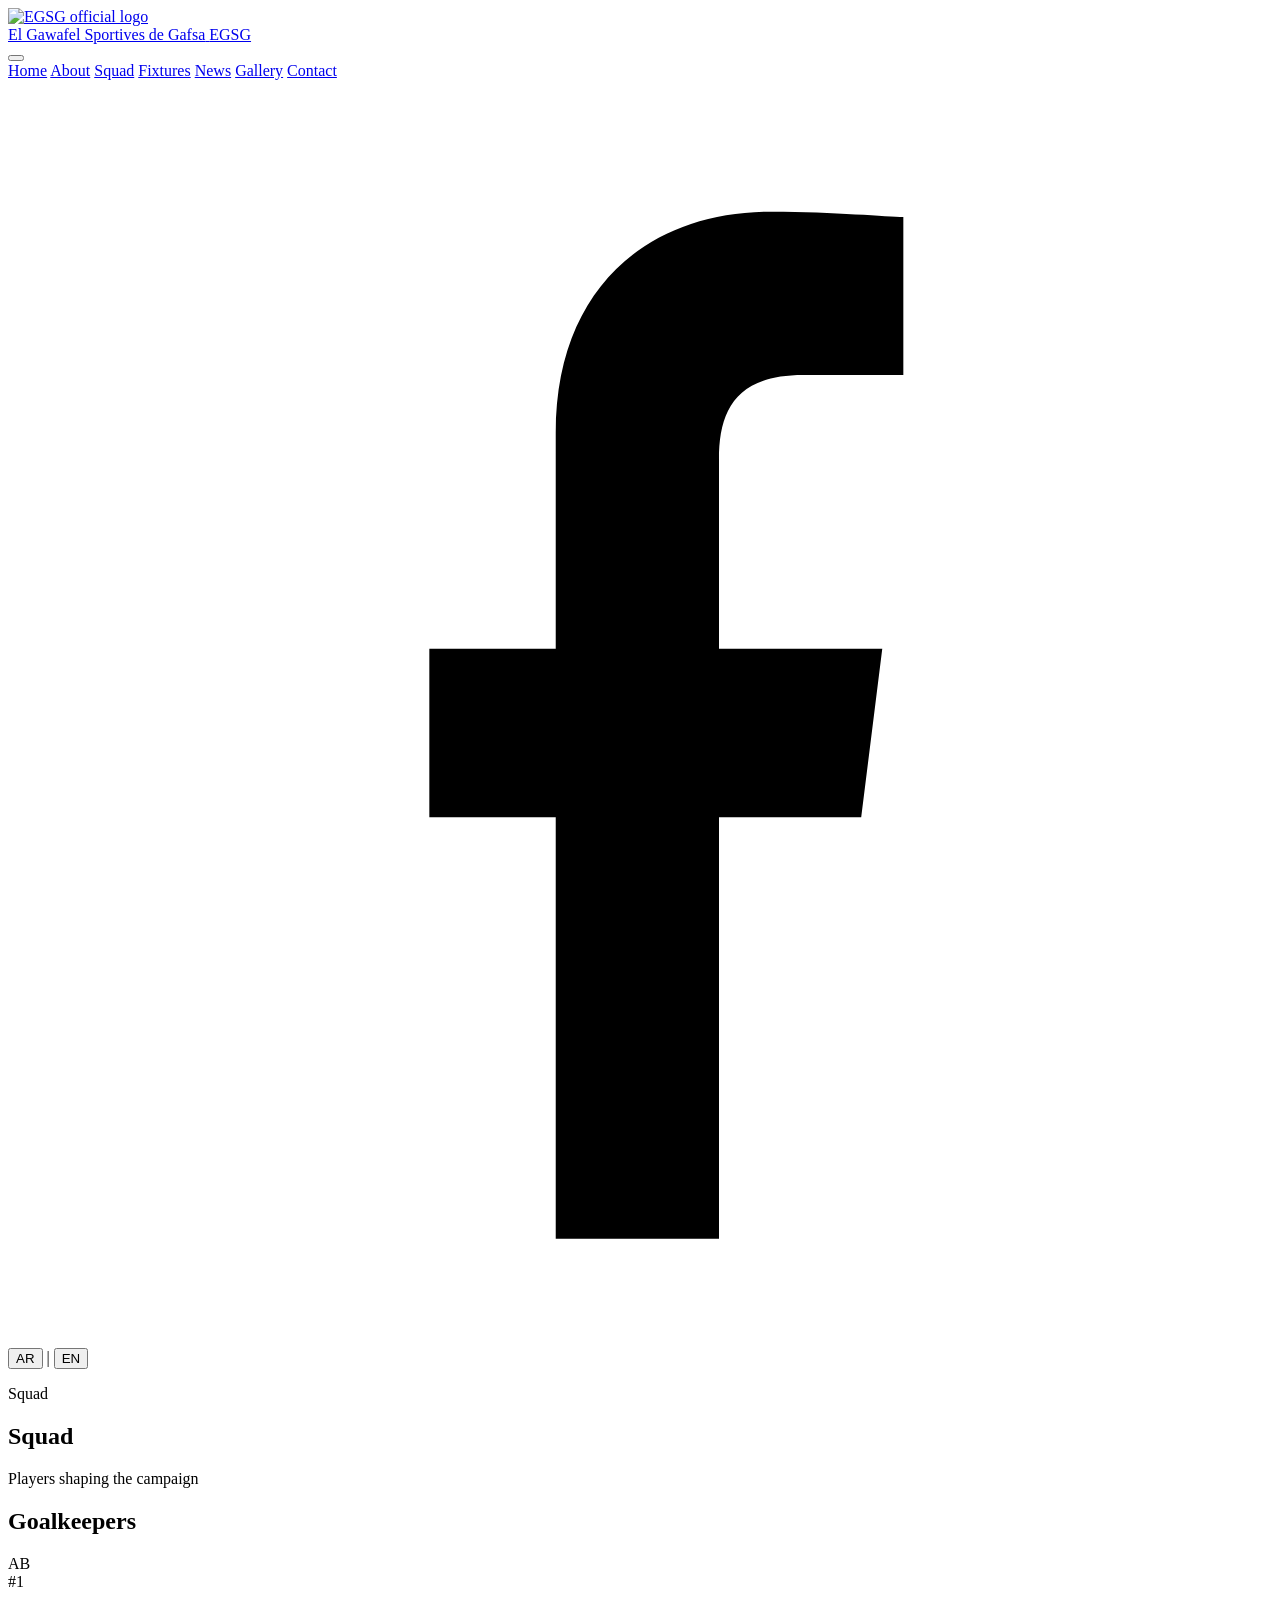
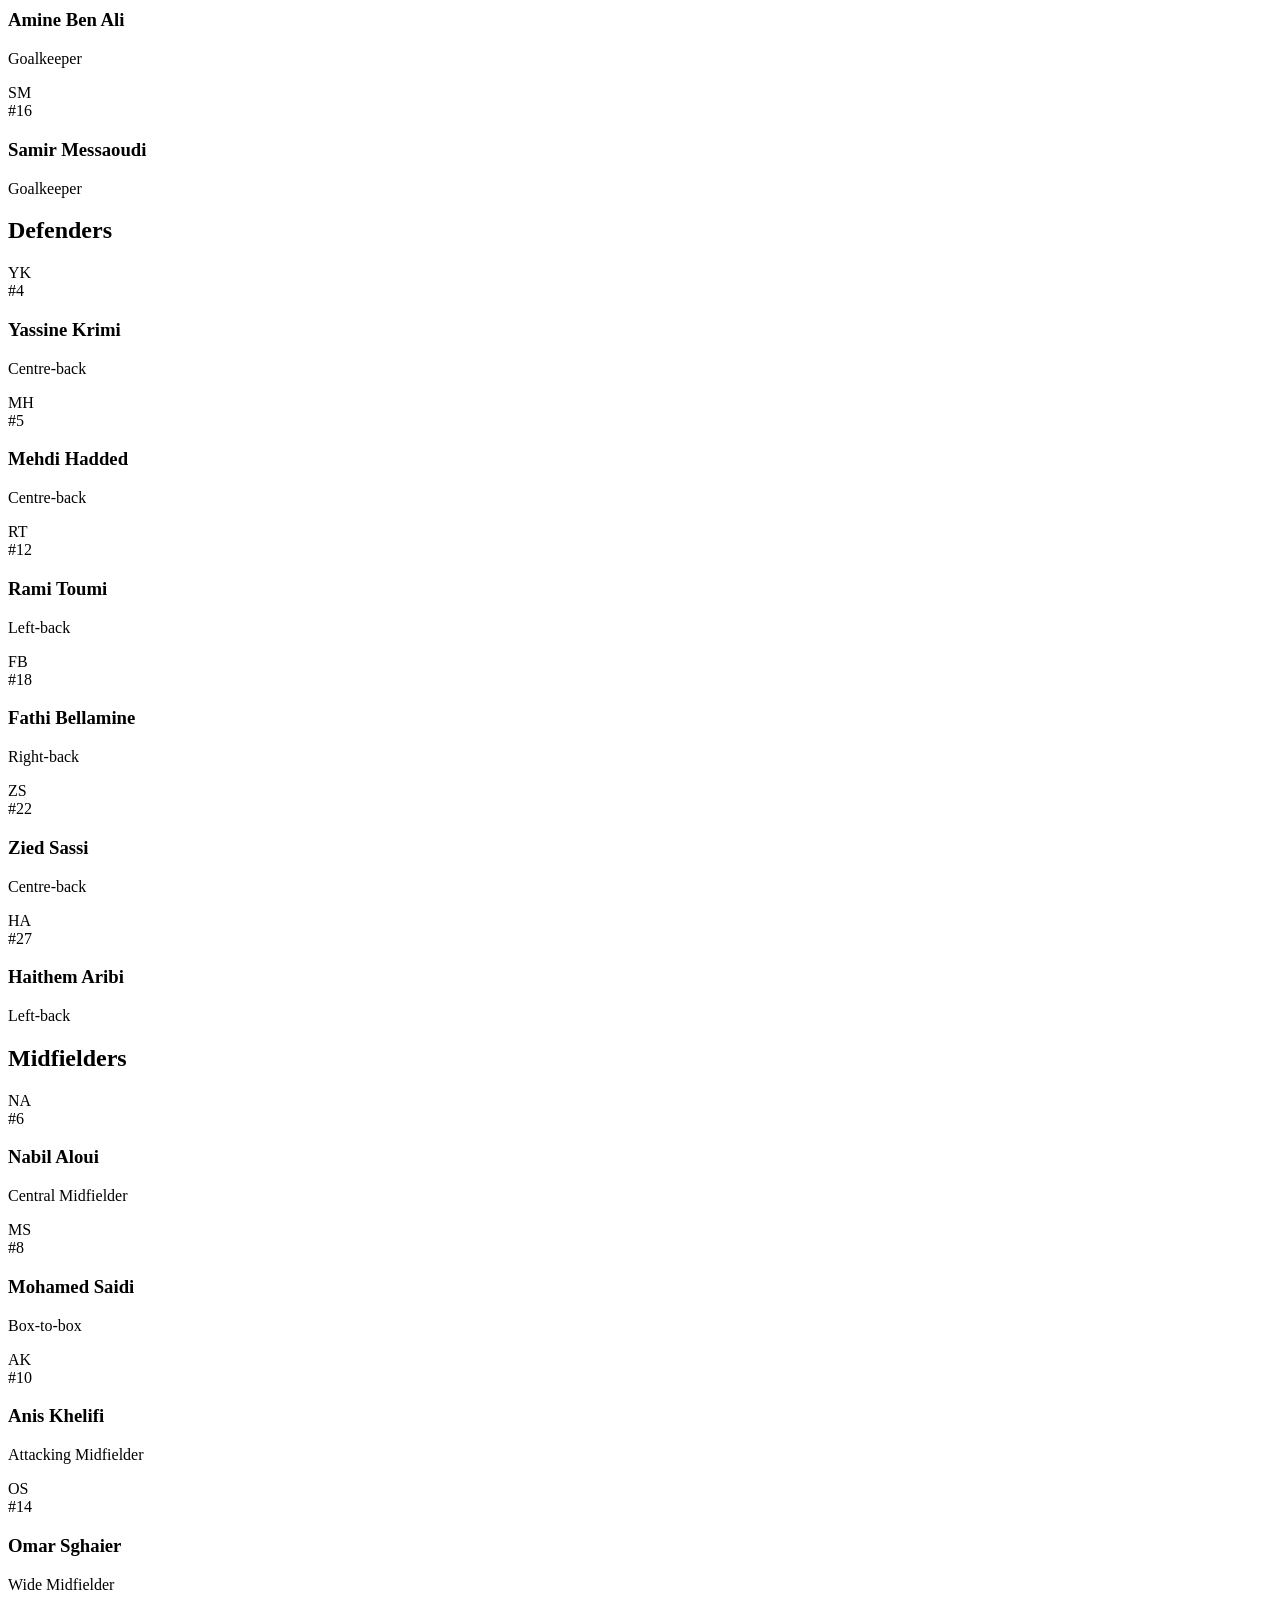
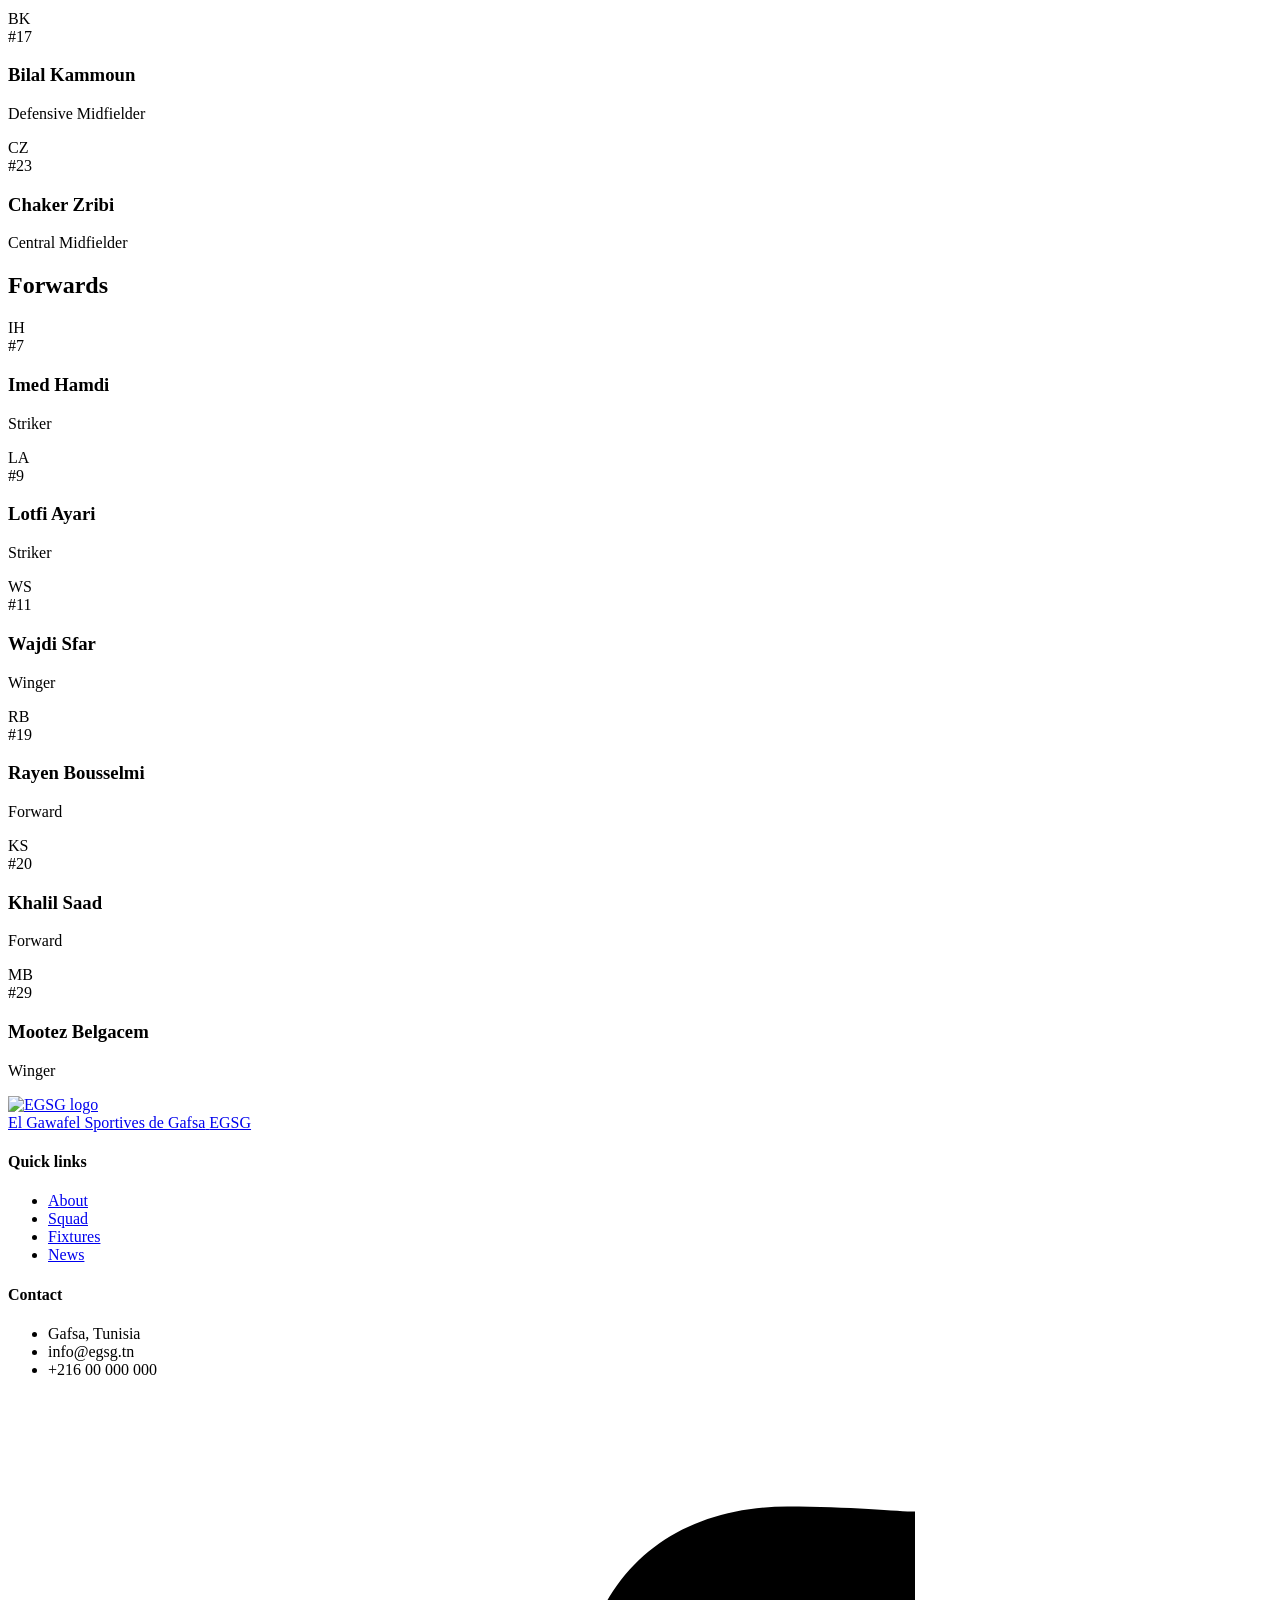
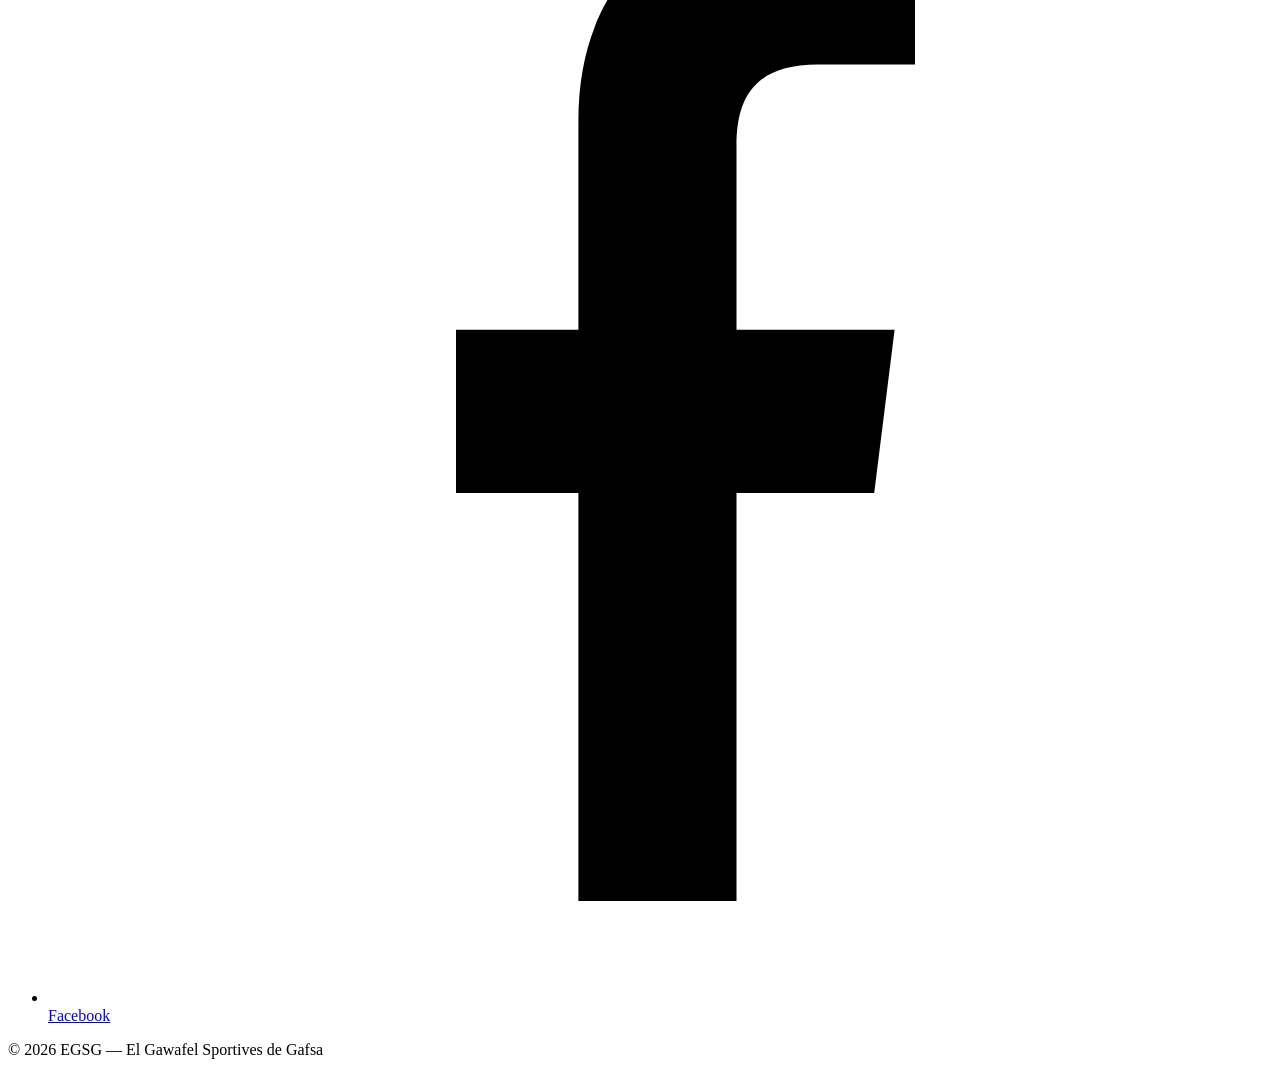
==== squad.html @ 912a25e5 "Add files via upload" ====
<!DOCTYPE html>
<html lang="en">
  <head>
    <meta charset="UTF-8" />
    <meta name="viewport" content="width=device-width, initial-scale=1.0" />
    <meta
      name="description"
      content="Squad of El Gawafel Sportives de Gafsa (EGSG)."
    />
    <title>EGSG Squad | El Gawafel Sportives de Gafsa</title>
    <link rel="preconnect" href="https://fonts.googleapis.com" />
    <link rel="preconnect" href="https://fonts.gstatic.com" crossorigin />
    <link
      href="https://fonts.googleapis.com/css2?family=Poppins:wght@400;500;600;700;800&family=Tajawal:wght@400;500;700;800&display=swap"
      rel="stylesheet"
    />
    <link rel="stylesheet" href="css/style.css" />
  </head>
  <body>
    <header class="site-header">
      <div class="container header-inner">
        <a href="index.html#home" class="brand" aria-label="EGSG home page">
          <img src="images/Logo.webp" alt="EGSG official logo" class="brand-logo" />
          <div class="brand-text">
            <span class="brand-subtitle" data-i18n="clubTag">El Gawafel Sportives de Gafsa</span>
            <span class="brand-name">EGSG</span>
          </div>
        </a>

        <button class="nav-toggle" aria-label="Open menu" aria-expanded="false">
          <span></span>
          <span></span>
          <span></span>
        </button>

        <nav class="main-nav" aria-label="Main navigation">
          <a href="index.html#home" data-i18n="navHome">Home</a>
          <a href="index.html#about" data-i18n="navAbout">About</a>
          <a href="squad.html" data-i18n="navSquad">Squad</a>
          <a href="fixtures.html#all-fixtures" data-i18n="navFixtures">Fixtures</a>
          <a href="index.html#news" data-i18n="navNews">News</a>
          <a href="index.html#gallery" data-i18n="navGallery">Gallery</a>
          <a href="index.html#contact" data-i18n="navContact">Contact</a>
        </nav>

        <div class="header-actions">
          <a
            class="social-link social-link-header"
            href="https://www.facebook.com/EGSG.OFFICIELLE"
            target="_blank"
            rel="noopener noreferrer"
            aria-label="EGSG Facebook page"
          >
            <svg viewBox="0 0 24 24" aria-hidden="true" focusable="false">
              <path d="M13.5 22v-8h2.7l.4-3.2h-3.1V7.2c0-.9.3-1.6 1.6-1.6H17V2.6c-.3 0-1.3-.1-2.5-.1-2.4 0-4.1 1.5-4.1 4.2V10.8H8v3.2h2.4v8h3.1Z"/>
            </svg>
          </a>

          <div class="language-switcher" aria-label="Language switcher">
            <button class="lang-btn" data-lang="ar" type="button">AR</button>
            <span class="switch-divider">|</span>
            <button class="lang-btn active" data-lang="en" type="button">EN</button>
          </div>
        </div>
      </div>
    </header>

    <main>
      <section class="squad-page">
        <div class="container squad-header-block">
          <p class="eyebrow subdued" data-i18n="squadTitle">Squad</p>
          <h1 data-i18n="squadTitle">Squad</h1>
          <p class="squad-subtitle" data-i18n="squadSubtitle">Players shaping the campaign</p>
        </div>

        <div class="container squad-groups">
          <section class="squad-group" aria-labelledby="goalkeepers-title">
            <div class="group-heading">
              <h2 id="goalkeepers-title" data-i18n="squadGoalkeepers">Goalkeepers</h2>
            </div>
            <div class="player-grid">
              <article class="player-card">
                <div class="player-avatar">AB</div>
                <div class="player-info">
                  <span class="player-number">#1</span>
                  <h3>Amine Ben Ali</h3>
                  <p data-i18n="squadGoalkeepers">Goalkeeper</p>
                </div>
              </article>
              <article class="player-card">
                <div class="player-avatar">SM</div>
                <div class="player-info">
                  <span class="player-number">#16</span>
                  <h3>Samir Messaoudi</h3>
                  <p data-i18n="squadGoalkeepers">Goalkeeper</p>
                </div>
              </article>
            </div>
          </section>

          <section class="squad-group" aria-labelledby="defenders-title">
            <div class="group-heading">
              <h2 id="defenders-title" data-i18n="squadDefenders">Defenders</h2>
            </div>
            <div class="player-grid">
              <article class="player-card">
                <div class="player-avatar">YK</div>
                <div class="player-info">
                  <span class="player-number">#4</span>
                  <h3>Yassine Krimi</h3>
                  <p>Centre-back</p>
                </div>
              </article>
              <article class="player-card">
                <div class="player-avatar">MH</div>
                <div class="player-info">
                  <span class="player-number">#5</span>
                  <h3>Mehdi Hadded</h3>
                  <p>Centre-back</p>
                </div>
              </article>
              <article class="player-card">
                <div class="player-avatar">RT</div>
                <div class="player-info">
                  <span class="player-number">#12</span>
                  <h3>Rami Toumi</h3>
                  <p>Left-back</p>
                </div>
              </article>
              <article class="player-card">
                <div class="player-avatar">FB</div>
                <div class="player-info">
                  <span class="player-number">#18</span>
                  <h3>Fathi Bellamine</h3>
                  <p>Right-back</p>
                </div>
              </article>
              <article class="player-card">
                <div class="player-avatar">ZS</div>
                <div class="player-info">
                  <span class="player-number">#22</span>
                  <h3>Zied Sassi</h3>
                  <p>Centre-back</p>
                </div>
              </article>
              <article class="player-card">
                <div class="player-avatar">HA</div>
                <div class="player-info">
                  <span class="player-number">#27</span>
                  <h3>Haithem Aribi</h3>
                  <p>Left-back</p>
                </div>
              </article>
            </div>
          </section>

          <section class="squad-group" aria-labelledby="midfielders-title">
            <div class="group-heading">
              <h2 id="midfielders-title" data-i18n="squadMidfielders">Midfielders</h2>
            </div>
            <div class="player-grid">
              <article class="player-card">
                <div class="player-avatar">NA</div>
                <div class="player-info">
                  <span class="player-number">#6</span>
                  <h3>Nabil Aloui</h3>
                  <p>Central Midfielder</p>
                </div>
              </article>
              <article class="player-card">
                <div class="player-avatar">MS</div>
                <div class="player-info">
                  <span class="player-number">#8</span>
                  <h3>Mohamed Saidi</h3>
                  <p>Box-to-box</p>
                </div>
              </article>
              <article class="player-card">
                <div class="player-avatar">AK</div>
                <div class="player-info">
                  <span class="player-number">#10</span>
                  <h3>Anis Khelifi</h3>
                  <p>Attacking Midfielder</p>
                </div>
              </article>
              <article class="player-card">
                <div class="player-avatar">OS</div>
                <div class="player-info">
                  <span class="player-number">#14</span>
                  <h3>Omar Sghaier</h3>
                  <p>Wide Midfielder</p>
                </div>
              </article>
              <article class="player-card">
                <div class="player-avatar">BK</div>
                <div class="player-info">
                  <span class="player-number">#17</span>
                  <h3>Bilal Kammoun</h3>
                  <p>Defensive Midfielder</p>
                </div>
              </article>
              <article class="player-card">
                <div class="player-avatar">CZ</div>
                <div class="player-info">
                  <span class="player-number">#23</span>
                  <h3>Chaker Zribi</h3>
                  <p>Central Midfielder</p>
                </div>
              </article>
            </div>
          </section>

          <section class="squad-group" aria-labelledby="forwards-title">
            <div class="group-heading">
              <h2 id="forwards-title" data-i18n="squadForwards">Forwards</h2>
            </div>
            <div class="player-grid">
              <article class="player-card">
                <div class="player-avatar">IH</div>
                <div class="player-info">
                  <span class="player-number">#7</span>
                  <h3>Imed Hamdi</h3>
                  <p>Striker</p>
                </div>
              </article>
              <article class="player-card">
                <div class="player-avatar">LA</div>
                <div class="player-info">
                  <span class="player-number">#9</span>
                  <h3>Lotfi Ayari</h3>
                  <p>Striker</p>
                </div>
              </article>
              <article class="player-card">
                <div class="player-avatar">WS</div>
                <div class="player-info">
                  <span class="player-number">#11</span>
                  <h3>Wajdi Sfar</h3>
                  <p>Winger</p>
                </div>
              </article>
              <article class="player-card">
                <div class="player-avatar">RB</div>
                <div class="player-info">
                  <span class="player-number">#19</span>
                  <h3>Rayen Bousselmi</h3>
                  <p>Forward</p>
                </div>
              </article>
              <article class="player-card">
                <div class="player-avatar">KS</div>
                <div class="player-info">
                  <span class="player-number">#20</span>
                  <h3>Khalil Saad</h3>
                  <p>Forward</p>
                </div>
              </article>
              <article class="player-card">
                <div class="player-avatar">MB</div>
                <div class="player-info">
                  <span class="player-number">#29</span>
                  <h3>Mootez Belgacem</h3>
                  <p>Winger</p>
                </div>
              </article>
            </div>
          </section>
        </div>
      </section>
    </main>

    <footer class="site-footer" id="contact">
      <div class="container footer-grid">
        <div>
          <a href="index.html#home" class="brand footer-brand">
            <img src="images/Logo.webp" alt="EGSG logo" class="brand-logo" />
            <div class="brand-text">
              <span class="brand-subtitle" data-i18n="clubTag">El Gawafel Sportives de Gafsa</span>
              <span class="brand-name">EGSG</span>
            </div>
          </a>
        </div>

        <div>
          <h4 data-i18n="footerLinks">Quick links</h4>
          <ul>
            <li><a href="index.html#about" data-i18n="navAbout">About</a></li>
            <li><a href="squad.html" data-i18n="navSquad">Squad</a></li>
            <li><a href="fixtures.html#all-fixtures" data-i18n="navFixtures">Fixtures</a></li>
            <li><a href="index.html#news" data-i18n="navNews">News</a></li>
          </ul>
        </div>

        <div>
          <h4 data-i18n="footerContact">Contact</h4>
          <ul>
            <li>Gafsa, Tunisia</li>
            <li>info@egsg.tn</li>
            <li>+216 00 000 000</li>
            <li>
              <a
                class="social-link social-link-footer"
                href="https://www.facebook.com/EGSG.OFFICIELLE"
                target="_blank"
                rel="noopener noreferrer"
                aria-label="EGSG Facebook page"
              >
                <svg viewBox="0 0 24 24" aria-hidden="true" focusable="false">
                  <path d="M13.5 22v-8h2.7l.4-3.2h-3.1V7.2c0-.9.3-1.6 1.6-1.6H17V2.6c-.3 0-1.3-.1-2.5-.1-2.4 0-4.1 1.5-4.1 4.2V10.8H8v3.2h2.4v8h3.1Z"/>
                </svg>
                Facebook
              </a>
            </li>
          </ul>
        </div>
      </div>

      <div class="container footer-bottom">
        <p>© 2026 EGSG — El Gawafel Sportives de Gafsa</p>
      </div>
    </footer>

    <script src="js/main.js"></script>
  </body>
</html>
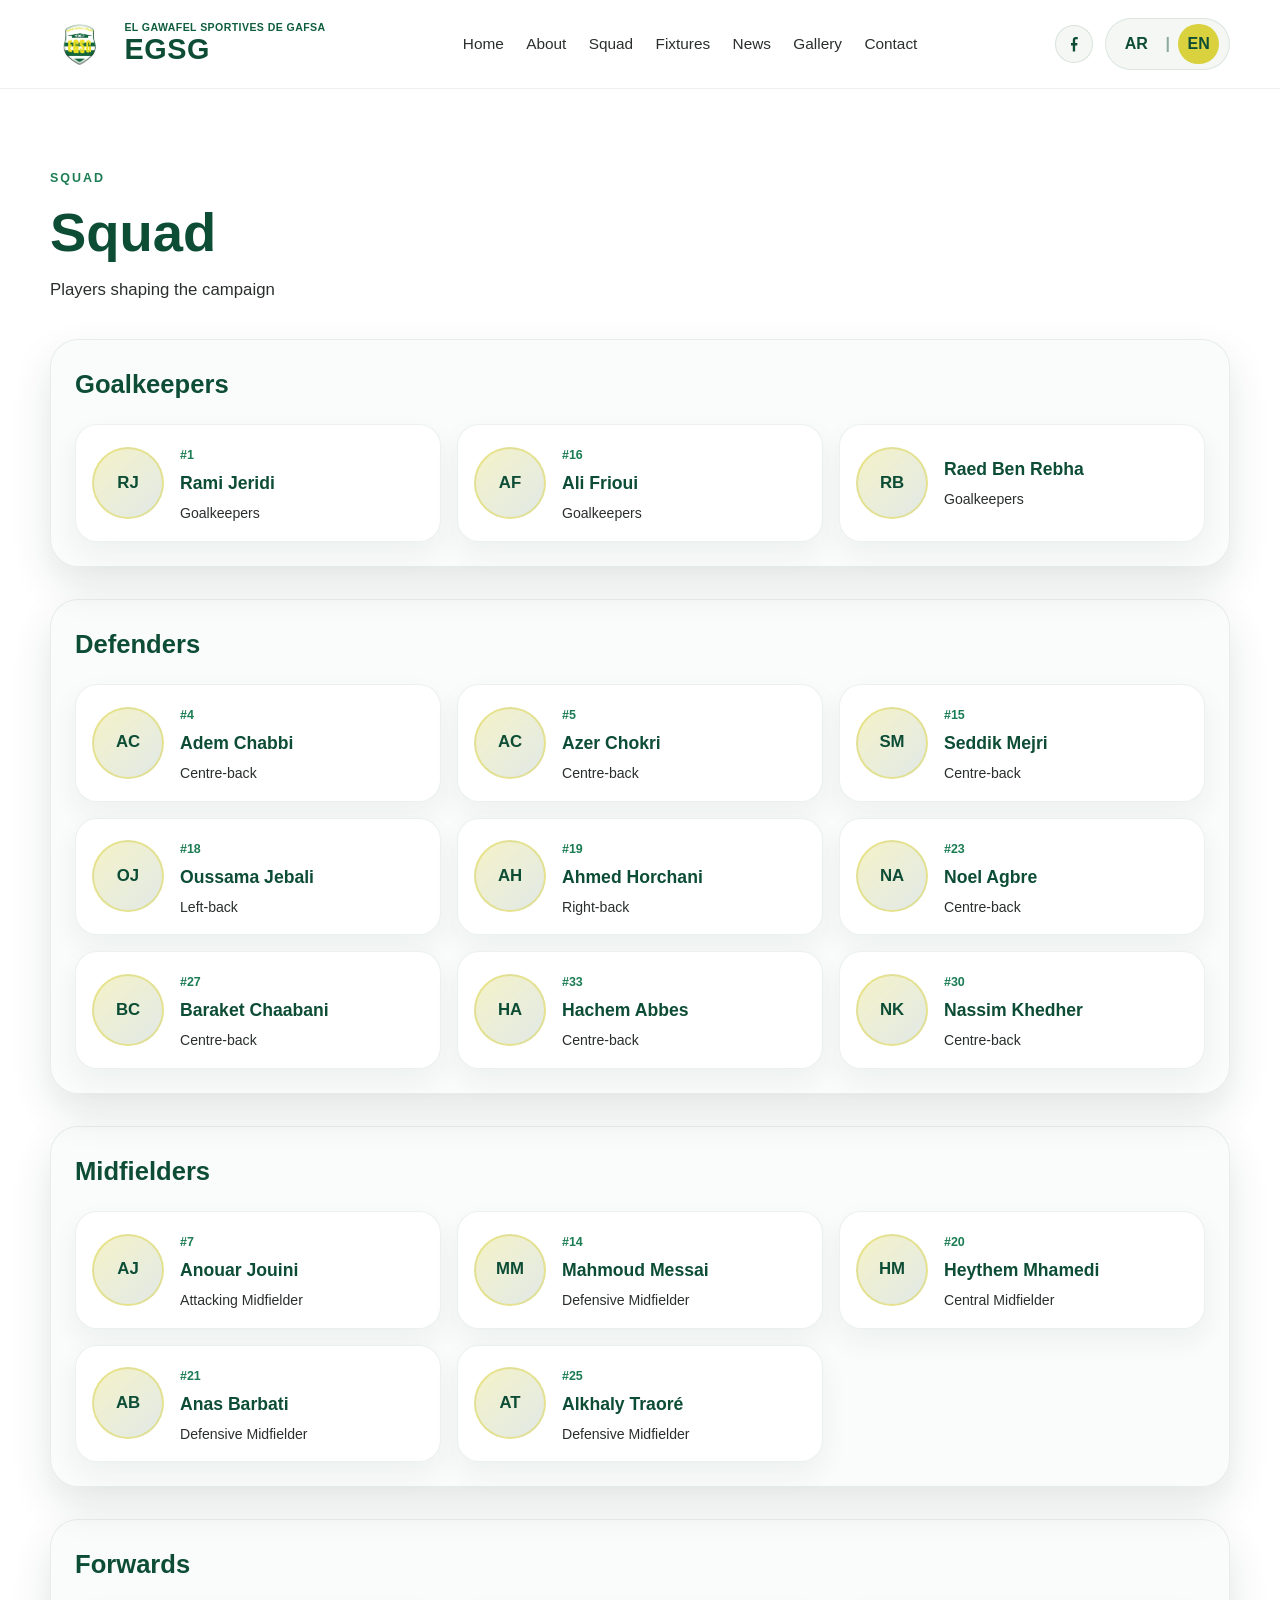
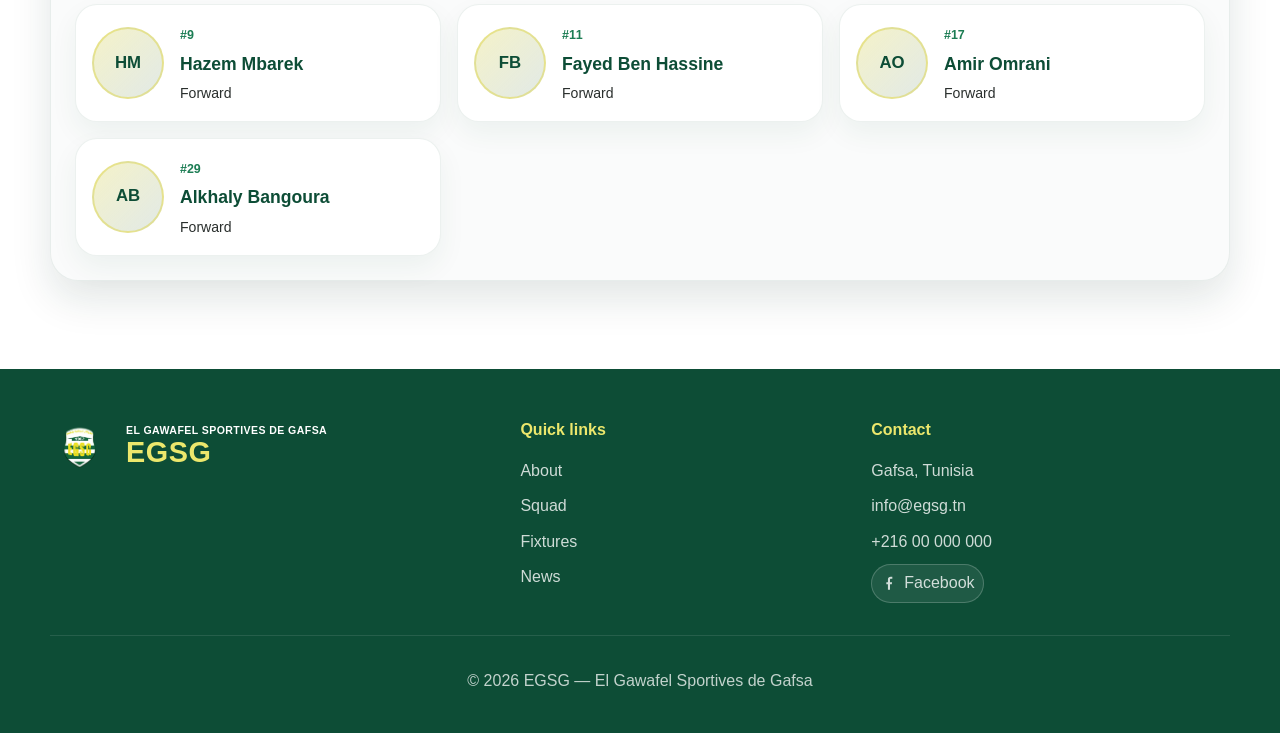
==== commit 6e2a3120: "update the squad team" ====
--- a/squad.html
+++ b/squad.html
@@ -80,18 +80,25 @@
             </div>
             <div class="player-grid">
               <article class="player-card">
-                <div class="player-avatar">AB</div>
+                <div class="player-avatar">RJ</div>
                 <div class="player-info">
                   <span class="player-number">#1</span>
-                  <h3>Amine Ben Ali</h3>
+                  <h3>Rami Jeridi</h3>
                   <p data-i18n="squadGoalkeepers">Goalkeeper</p>
                 </div>
               </article>
               <article class="player-card">
-                <div class="player-avatar">SM</div>
+                <div class="player-avatar">AF</div>
                 <div class="player-info">
                   <span class="player-number">#16</span>
-                  <h3>Samir Messaoudi</h3>
+                  <h3>Ali Frioui</h3>
+                  <p data-i18n="squadGoalkeepers">Goalkeeper</p>
+                </div>
+              </article>
+              <article class="player-card">
+                <div class="player-avatar">RB</div>
+                <div class="player-info">
+                  <h3>Raed Ben Rebha</h3>
                   <p data-i18n="squadGoalkeepers">Goalkeeper</p>
                 </div>
               </article>
@@ -104,51 +111,75 @@
             </div>
             <div class="player-grid">
               <article class="player-card">
-                <div class="player-avatar">YK</div>
+                <div class="player-avatar">AC</div>
                 <div class="player-info">
                   <span class="player-number">#4</span>
-                  <h3>Yassine Krimi</h3>
-                  <p>Centre-back</p>
-                </div>
-              </article>
-              <article class="player-card">
-                <div class="player-avatar">MH</div>
+                  <h3>Adem Chabbi</h3>
+                  <p data-i18n="posCentreBack">Centre-back</p>
+                </div>
+              </article>
+              <article class="player-card">
+                <div class="player-avatar">AC</div>
                 <div class="player-info">
                   <span class="player-number">#5</span>
-                  <h3>Mehdi Hadded</h3>
-                  <p>Centre-back</p>
-                </div>
-              </article>
-              <article class="player-card">
-                <div class="player-avatar">RT</div>
-                <div class="player-info">
-                  <span class="player-number">#12</span>
-                  <h3>Rami Toumi</h3>
-                  <p>Left-back</p>
-                </div>
-              </article>
-              <article class="player-card">
-                <div class="player-avatar">FB</div>
+                  <h3>Azer Chokri</h3>
+                  <p data-i18n="posCentreBack">Centre-back</p>
+                </div>
+              </article>
+              <article class="player-card">
+                <div class="player-avatar">SM</div>
+                <div class="player-info">
+                  <span class="player-number">#15</span>
+                  <h3>Seddik Mejri</h3>
+                  <p data-i18n="posCentreBack">Centre-back</p>
+                </div>
+              </article>
+              <article class="player-card">
+                <div class="player-avatar">OJ</div>
                 <div class="player-info">
                   <span class="player-number">#18</span>
-                  <h3>Fathi Bellamine</h3>
-                  <p>Right-back</p>
-                </div>
-              </article>
-              <article class="player-card">
-                <div class="player-avatar">ZS</div>
-                <div class="player-info">
-                  <span class="player-number">#22</span>
-                  <h3>Zied Sassi</h3>
-                  <p>Centre-back</p>
+                  <h3>Oussama Jebali</h3>
+                  <p data-i18n="posLeftBack">Left-back</p>
+                </div>
+              </article>
+              <article class="player-card">
+                <div class="player-avatar">AH</div>
+                <div class="player-info">
+                  <span class="player-number">#19</span>
+                  <h3>Ahmed Horchani</h3>
+                  <p data-i18n="posRightBack">Right-back</p>
+                </div>
+              </article>
+              <article class="player-card">
+                <div class="player-avatar">NA</div>
+                <div class="player-info">
+                  <span class="player-number">#23</span>
+                  <h3>Noel Agbre</h3>
+                  <p data-i18n="posCentreBack">Centre-back</p>
+                </div>
+              </article>
+              <article class="player-card">
+                <div class="player-avatar">BC</div>
+                <div class="player-info">
+                  <span class="player-number">#27</span>
+                  <h3>Baraket Chaabani</h3>
+                  <p data-i18n="posCentreBack">Centre-back</p>
                 </div>
               </article>
               <article class="player-card">
                 <div class="player-avatar">HA</div>
                 <div class="player-info">
-                  <span class="player-number">#27</span>
-                  <h3>Haithem Aribi</h3>
-                  <p>Left-back</p>
+                  <span class="player-number">#33</span>
+                  <h3>Hachem Abbes</h3>
+                  <p data-i18n="posCentreBack">Centre-back</p>
+                </div>
+              </article>
+              <article class="player-card">
+                <div class="player-avatar">NK</div>
+                <div class="player-info">
+                  <span class="player-number">#30</span>
+                  <h3>Nassim Khedher</h3>
+                  <p data-i18n="posCentreBack">Centre-back</p>
                 </div>
               </article>
             </div>
@@ -160,51 +191,43 @@
             </div>
             <div class="player-grid">
               <article class="player-card">
-                <div class="player-avatar">NA</div>
-                <div class="player-info">
-                  <span class="player-number">#6</span>
-                  <h3>Nabil Aloui</h3>
-                  <p>Central Midfielder</p>
-                </div>
-              </article>
-              <article class="player-card">
-                <div class="player-avatar">MS</div>
-                <div class="player-info">
-                  <span class="player-number">#8</span>
-                  <h3>Mohamed Saidi</h3>
-                  <p>Box-to-box</p>
-                </div>
-              </article>
-              <article class="player-card">
-                <div class="player-avatar">AK</div>
-                <div class="player-info">
-                  <span class="player-number">#10</span>
-                  <h3>Anis Khelifi</h3>
-                  <p>Attacking Midfielder</p>
-                </div>
-              </article>
-              <article class="player-card">
-                <div class="player-avatar">OS</div>
+                <div class="player-avatar">AJ</div>
+                <div class="player-info">
+                  <span class="player-number">#7</span>
+                  <h3>Anouar Jouini</h3>
+                  <p data-i18n="posAttackingMid">Attacking Midfielder</p>
+                </div>
+              </article>
+              <article class="player-card">
+                <div class="player-avatar">MM</div>
                 <div class="player-info">
                   <span class="player-number">#14</span>
-                  <h3>Omar Sghaier</h3>
-                  <p>Wide Midfielder</p>
-                </div>
-              </article>
-              <article class="player-card">
-                <div class="player-avatar">BK</div>
-                <div class="player-info">
-                  <span class="player-number">#17</span>
-                  <h3>Bilal Kammoun</h3>
-                  <p>Defensive Midfielder</p>
-                </div>
-              </article>
-              <article class="player-card">
-                <div class="player-avatar">CZ</div>
-                <div class="player-info">
-                  <span class="player-number">#23</span>
-                  <h3>Chaker Zribi</h3>
-                  <p>Central Midfielder</p>
+                  <h3>Mahmoud Messai</h3>
+                  <p data-i18n="posDefensiveMid">Defensive Midfielder</p>
+                </div>
+              </article>
+              <article class="player-card">
+                <div class="player-avatar">HM</div>
+                <div class="player-info">
+                  <span class="player-number">#20</span>
+                  <h3>Heythem Mhamedi</h3>
+                  <p data-i18n="posCentralMid">Central Midfielder</p>
+                </div>
+              </article>
+              <article class="player-card">
+                <div class="player-avatar">AB</div>
+                <div class="player-info">
+                  <span class="player-number">#21</span>
+                  <h3>Anas Barbati</h3>
+                  <p data-i18n="posDefensiveMid">Defensive Midfielder</p>
+                </div>
+              </article>
+              <article class="player-card">
+                <div class="player-avatar">AT</div>
+                <div class="player-info">
+                  <span class="player-number">#25</span>
+                  <h3>Alkhaly Traoré</h3>
+                  <p data-i18n="posDefensiveMid">Defensive Midfielder</p>
                 </div>
               </article>
             </div>
@@ -216,51 +239,35 @@
             </div>
             <div class="player-grid">
               <article class="player-card">
-                <div class="player-avatar">IH</div>
-                <div class="player-info">
-                  <span class="player-number">#7</span>
-                  <h3>Imed Hamdi</h3>
-                  <p>Striker</p>
-                </div>
-              </article>
-              <article class="player-card">
-                <div class="player-avatar">LA</div>
+                <div class="player-avatar">HM</div>
                 <div class="player-info">
                   <span class="player-number">#9</span>
-                  <h3>Lotfi Ayari</h3>
-                  <p>Striker</p>
-                </div>
-              </article>
-              <article class="player-card">
-                <div class="player-avatar">WS</div>
+                  <h3>Hazem Mbarek</h3>
+                  <p data-i18n="posForward">Forward</p>
+                </div>
+              </article>
+              <article class="player-card">
+                <div class="player-avatar">FB</div>
                 <div class="player-info">
                   <span class="player-number">#11</span>
-                  <h3>Wajdi Sfar</h3>
-                  <p>Winger</p>
-                </div>
-              </article>
-              <article class="player-card">
-                <div class="player-avatar">RB</div>
-                <div class="player-info">
-                  <span class="player-number">#19</span>
-                  <h3>Rayen Bousselmi</h3>
-                  <p>Forward</p>
-                </div>
-              </article>
-              <article class="player-card">
-                <div class="player-avatar">KS</div>
-                <div class="player-info">
-                  <span class="player-number">#20</span>
-                  <h3>Khalil Saad</h3>
-                  <p>Forward</p>
-                </div>
-              </article>
-              <article class="player-card">
-                <div class="player-avatar">MB</div>
+                  <h3>Fayed Ben Hassine</h3>
+                  <p data-i18n="posForward">Forward</p>
+                </div>
+              </article>
+              <article class="player-card">
+                <div class="player-avatar">AO</div>
+                <div class="player-info">
+                  <span class="player-number">#17</span>
+                  <h3>Amir Omrani</h3>
+                  <p data-i18n="posForward">Forward</p>
+                </div>
+              </article>
+              <article class="player-card">
+                <div class="player-avatar">AB</div>
                 <div class="player-info">
                   <span class="player-number">#29</span>
-                  <h3>Mootez Belgacem</h3>
-                  <p>Winger</p>
+                  <h3>Alkhaly Bangoura</h3>
+                  <p data-i18n="posForward">Forward</p>
                 </div>
               </article>
             </div>
--- a/css/style.css
+++ b/css/style.css
@@ -0,0 +1,1476 @@
+:root {
+  --green-900: #0d4d36;
+  --green-800: #0f5e3e;
+  --green-700: #1c7d54;
+  --green-600: #2c9a66;
+  --yellow-500: #d9d13d;
+  --yellow-400: #ece76c;
+  --yellow-300: #f5ef9d;
+  --black-900: #121a1a;
+  --black-700: #2a2f2d;
+  --gray-100: #f4f7f4;
+  --gray-200: #e9efea;
+  --white: #ffffff;
+  --shadow: 0 18px 40px rgba(16, 50, 38, 0.12);
+  --radius: 24px;
+  --container: 1180px;
+}
+
+* {
+  box-sizing: border-box;
+}
+
+html {
+  scroll-behavior: smooth;
+}
+
+html[dir="rtl"] body {
+  direction: rtl;
+}
+
+body {
+  margin: 0;
+  font-family: "Poppins", sans-serif;
+  background: var(--white);
+  color: var(--black-900);
+  line-height: 1.6;
+}
+
+a {
+  color: inherit;
+  text-decoration: none;
+}
+
+img {
+  max-width: 100%;
+  display: block;
+}
+
+button {
+  font: inherit;
+  cursor: pointer;
+}
+
+.container {
+  width: min(var(--container), calc(100% - 2rem));
+  margin: 0 auto;
+}
+
+.site-header {
+  position: sticky;
+  top: 0;
+  z-index: 20;
+  backdrop-filter: blur(12px);
+  background: rgba(255, 255, 255, 0.9);
+  border-bottom: 1px solid rgba(13, 77, 54, 0.08);
+}
+
+.header-inner {
+  display: flex;
+  align-items: center;
+  justify-content: space-between;
+  min-height: 88px;
+  gap: 1rem;
+}
+
+html[dir="rtl"] .header-inner {
+  flex-direction: row-reverse;
+}
+
+html[dir="rtl"] .main-nav {
+  direction: rtl;
+}
+
+html[dir="rtl"] .main-nav a::after {
+  left: auto;
+  right: 0;
+  transform-origin: right;
+}
+
+html[dir="rtl"] .hero-actions,
+html[dir="rtl"] .language-switcher,
+html[dir="rtl"] .brand {
+  direction: rtl;
+}
+
+html[dir="rtl"] .fixture-meta,
+html[dir="rtl"] .footer-grid,
+html[dir="rtl"] .body {
+  text-align: right;
+}
+
+.brand {
+  display: inline-flex;
+  align-items: center;
+  gap: 0.9rem;
+  min-width: 0;
+}
+
+.brand-logo {
+  width: 60px;
+  height: 60px;
+  object-fit: contain;
+}
+
+.brand-text {
+  display: flex;
+  flex-direction: column;
+  line-height: 1.1;
+}
+
+.brand-subtitle {
+  font-size: 0.66rem;
+  font-weight: 600;
+  color: var(--green-800);
+  text-transform: uppercase;
+  letter-spacing: 0.04em;
+}
+
+.brand-name {
+  font-size: 1.8rem;
+  font-weight: 800;
+  color: var(--green-900);
+  letter-spacing: 0.02em;
+}
+
+.main-nav {
+  display: flex;
+  align-items: center;
+  gap: 1.4rem;
+  font-size: 0.96rem;
+  color: var(--black-700);
+}
+
+.main-nav a {
+  position: relative;
+  font-weight: 500;
+  transition: color 0.2s ease;
+}
+
+.main-nav a::after {
+  content: "";
+  position: absolute;
+  left: 0;
+  bottom: -6px;
+  width: 100%;
+  height: 2px;
+  background: var(--yellow-500);
+  transform: scaleX(0);
+  transform-origin: left;
+  transition: transform 0.2s ease;
+}
+
+.main-nav a:hover::after,
+.main-nav a:focus-visible::after {
+  transform: scaleX(1);
+}
+
+.header-actions {
+  display: flex;
+  align-items: center;
+  gap: 0.75rem;
+}
+
+.social-link {
+  display: inline-flex;
+  align-items: center;
+  justify-content: center;
+  width: 38px;
+  height: 38px;
+  border-radius: 50%;
+  background: var(--gray-100);
+  border: 1px solid rgba(13, 77, 54, 0.12);
+  color: var(--green-900);
+  transition: transform 0.2s ease, box-shadow 0.2s ease, background 0.2s ease;
+}
+
+.social-link:hover,
+.social-link:focus-visible {
+  transform: translateY(-1px);
+  box-shadow: 0 8px 20px rgba(13, 77, 54, 0.12);
+  background: rgba(217, 209, 61, 0.16);
+}
+
+.social-link svg {
+  width: 18px;
+  height: 18px;
+  fill: currentColor;
+}
+
+.social-link-footer {
+  width: auto;
+  height: auto;
+  padding: 0.35rem 0.55rem;
+  border-radius: 999px;
+  gap: 0.45rem;
+  background: rgba(255, 255, 255, 0.08);
+  border-color: rgba(255, 255, 255, 0.2);
+  color: var(--white);
+}
+
+.social-link-footer:hover,
+.social-link-footer:focus-visible {
+  background: rgba(236, 231, 108, 0.18);
+  box-shadow: 0 8px 20px rgba(0, 0, 0, 0.12);
+}
+
+.social-link-footer svg {
+  width: 16px;
+  height: 16px;
+  fill: currentColor;
+}
+
+.language-switcher {
+  display: inline-flex;
+  align-items: center;
+  gap: 0.5rem;
+  padding: 0.32rem 0.6rem;
+  border-radius: 999px;
+  background: var(--gray-100);
+  border: 1px solid rgba(13, 77, 54, 0.1);
+}
+
+.lang-btn {
+  background: transparent;
+  border: none;
+  color: var(--green-900);
+  font-weight: 700;
+  padding: 0.45rem 0.6rem;
+  border-radius: 999px;
+  transition: all 0.2s ease;
+}
+
+.lang-btn.active {
+  background: var(--yellow-500);
+  color: var(--green-900);
+}
+
+.switch-divider {
+  color: rgba(13, 77, 54, 0.45);
+  font-weight: 700;
+}
+
+.nav-toggle {
+  display: none;
+  width: 44px;
+  height: 44px;
+  border: 1px solid rgba(13, 77, 54, 0.12);
+  border-radius: 12px;
+  background: var(--gray-100);
+  padding: 0.7rem 0.65rem;
+}
+
+.nav-toggle span {
+  display: block;
+  width: 100%;
+  height: 2px;
+  background: var(--green-900);
+  margin: 5px 0;
+  border-radius: 2px;
+}
+
+.hero {
+  position: relative;
+  padding: 4rem 0 3rem;
+  background: linear-gradient(135deg, rgba(13, 77, 54, 0.96), rgba(21, 145, 95, 0.9));
+  overflow: hidden;
+}
+
+.hero::before {
+  content: "";
+  position: absolute;
+  inset: 0;
+  background: radial-gradient(circle at top right, rgba(236, 231, 108, 0.18), transparent 28%);
+}
+
+.hero-grid {
+  position: relative;
+  display: grid;
+  grid-template-columns: 1.2fr 0.8fr;
+  gap: 2.5rem;
+  align-items: center;
+}
+
+.hero-content {
+  color: var(--white);
+}
+
+.eyebrow {
+  margin: 0 0 0.8rem;
+  font-size: 0.78rem;
+  letter-spacing: 0.16em;
+  text-transform: uppercase;
+  font-weight: 700;
+  color: var(--yellow-400);
+}
+
+.eyebrow.subdued {
+  color: var(--green-700);
+}
+
+.hero h1 {
+  margin: 0;
+  font-size: clamp(2.1rem, 3.3vw, 3.4rem);
+  line-height: 1.12;
+  letter-spacing: -0.04em;
+  max-width: 620px;
+  word-break: break-word;
+  overflow-wrap: break-word;
+}
+
+html[dir="rtl"] .hero h1 {
+  max-width: 640px;
+  line-height: 1.35;
+}
+
+.hero-text {
+  margin-top: 1rem;
+  max-width: 620px;
+  font-size: 1.05rem;
+  color: rgba(255, 255, 255, 0.8);
+}
+
+.hero-actions {
+  display: flex;
+  flex-wrap: wrap;
+  gap: 1rem;
+  margin-top: 2rem;
+}
+
+.btn {
+  display: inline-flex;
+  align-items: center;
+  justify-content: center;
+  min-height: 52px;
+  padding: 0.9rem 1.5rem;
+  border-radius: 999px;
+  font-weight: 700;
+  transition: transform 0.2s ease, box-shadow 0.2s ease;
+}
+
+.btn:hover {
+  transform: translateY(-1px);
+}
+
+.btn-primary {
+  background: var(--yellow-500);
+  color: var(--green-900);
+  box-shadow: 0 12px 28px rgba(217, 209, 61, 0.26);
+}
+
+.btn-secondary {
+  background: transparent;
+  border: 1px solid rgba(255, 255, 255, 0.4);
+  color: var(--white);
+}
+
+.hero-stats {
+  display: grid;
+  grid-template-columns: repeat(3, minmax(110px, 1fr));
+  gap: 1rem;
+  margin-top: 2.2rem;
+  max-width: 480px;
+}
+
+.stat-item {
+  background: rgba(255, 255, 255, 0.08);
+  border: 1px solid rgba(255, 255, 255, 0.12);
+  border-radius: 18px;
+  padding: 1rem 0.75rem;
+  text-align: center;
+}
+
+.stat-item strong {
+  display: block;
+  font-size: 1.5rem;
+  color: var(--yellow-400);
+}
+
+.stat-item span {
+  font-size: 0.8rem;
+  color: rgba(255, 255, 255, 0.8);
+}
+
+.hero-panel {
+  display: flex;
+  justify-content: center;
+}
+
+.match-card {
+  width: min(100%, 400px);
+  background: rgba(255, 255, 255, 0.08);
+  backdrop-filter: blur(8px);
+  border: 1px solid rgba(255, 255, 255, 0.14);
+  border-radius: 28px;
+  padding: 1.5rem;
+  box-shadow: var(--shadow);
+  color: var(--white);
+}
+
+.match-header {
+  display: flex;
+  align-items: center;
+  justify-content: space-between;
+  gap: 1rem;
+  margin-bottom: 1.5rem;
+}
+
+.badge {
+  display: inline-flex;
+  align-items: center;
+  justify-content: center;
+  padding: 0.5rem 0.8rem;
+  border-radius: 999px;
+  background: var(--yellow-500);
+  color: var(--green-900);
+  font-weight: 700;
+  font-size: 0.74rem;
+  text-transform: uppercase;
+}
+
+.match-date {
+  color: rgba(255, 255, 255, 0.8);
+  font-weight: 600;
+}
+
+.club-lineup {
+  display: grid;
+  grid-template-columns: 1fr auto 1fr;
+  align-items: center;
+  gap: 1rem;
+  margin: 1.5rem 0;
+}
+
+.team {
+  display: flex;
+  flex-direction: column;
+  align-items: center;
+  gap: 0.45rem;
+  text-align: center;
+}
+
+.team-mark {
+  display: grid;
+  place-items: center;
+  width: 96px;
+  height: 96px;
+  border-radius: 50%;
+  background: var(--yellow-500);
+  color: var(--green-900);
+  font-weight: 800;
+  font-size: 1.2rem;
+  box-shadow: inset 0 0 0 6px rgba(12, 77, 54, 0.15);
+}
+
+.team-mark.alt {
+  background: var(--white);
+  color: var(--green-900);
+}
+
+.team small {
+  opacity: 0.8;
+}
+
+.vs {
+  font-size: 1.2rem;
+  font-weight: 800;
+  color: var(--yellow-400);
+}
+
+.stadium {
+  display: flex;
+  flex-direction: column;
+  gap: 0.25rem;
+  padding-top: 1rem;
+  border-top: 1px solid rgba(255, 255, 255, 0.14);
+}
+
+.stadium-label {
+  color: rgba(255, 255, 255, 0.7);
+  font-size: 0.78rem;
+  letter-spacing: 0.06em;
+  text-transform: uppercase;
+}
+
+.highlights,
+.fixtures,
+.news,
+.gallery-strip {
+  padding: 5.5rem 0;
+}
+
+.section-heading {
+  margin-bottom: 2rem;
+}
+
+.section-heading h2 {
+  margin: 0;
+  font-size: clamp(2rem, 4vw, 2.8rem);
+  color: var(--green-900);
+  line-height: 1.2;
+}
+
+.section-heading.split {
+  display: flex;
+  align-items: end;
+  justify-content: space-between;
+  gap: 1rem;
+}
+
+.view-link {
+  display: inline-flex;
+  align-items: center;
+  color: var(--green-700);
+  font-weight: 700;
+}
+
+.cards-grid {
+  display: grid;
+  grid-template-columns: repeat(3, minmax(0, 1fr));
+  gap: 1.5rem;
+}
+
+.info-card {
+  background: var(--white);
+  border: 1px solid rgba(13, 77, 54, 0.08);
+  border-radius: var(--radius);
+  box-shadow: var(--shadow);
+  padding: 2rem 1.5rem;
+}
+
+.card-icon {
+  width: 64px;
+  height: 64px;
+  display: grid;
+  place-items: center;
+  background: linear-gradient(135deg, rgba(217, 209, 61, 0.18), rgba(12, 77, 54, 0.1));
+  border-radius: 18px;
+  font-size: 2rem;
+  margin-bottom: 1rem;
+}
+
+.info-card h3 {
+  margin: 0 0 0.8rem;
+  color: var(--green-900);
+  font-size: 1.4rem;
+}
+
+.info-card p {
+  margin: 0;
+  color: var(--black-700);
+}
+
+.fixtures-list {
+  display: grid;
+  gap: 1rem;
+}
+
+.fixtures-page {
+  padding: 5.5rem 0;
+}
+
+.fixtures-list-page {
+  margin-top: 2rem;
+}
+
+.fixture-card-grid {
+  display: grid;
+  grid-template-columns: repeat(3, minmax(0, 1fr));
+  gap: 1.4rem;
+}
+
+.match-card-panel {
+  display: flex;
+  flex-direction: column;
+  background: var(--white);
+  border: 1px solid rgba(13, 77, 54, 0.08);
+  border-radius: 28px;
+  box-shadow: 0 18px 42px rgba(13, 77, 54, 0.12), 0 6px 18px rgba(13, 77, 54, 0.08);
+  overflow: hidden;
+  transition: transform 0.25s ease, box-shadow 0.25s ease;
+}
+
+.match-card-panel:hover {
+  transform: translateY(-5px);
+  box-shadow: 0 26px 58px rgba(13, 77, 54, 0.14), 0 10px 22px rgba(13, 77, 54, 0.08);
+}
+
+.match-top {
+  display: grid;
+  grid-template-columns: 1fr auto 1fr;
+  align-items: center;
+  gap: 0.8rem;
+  background: linear-gradient(180deg, #0b3f2d 0%, #0d4d36 100%);
+  padding: 1.4rem 1.1rem 1.2rem;
+  position: relative;
+}
+
+.match-top::after {
+  content: "";
+  position: absolute;
+  inset: 0;
+  background: linear-gradient(135deg, rgba(236, 231, 108, 0.12), transparent 52%);
+  pointer-events: none;
+}
+
+.team-side,
+.match-center {
+  position: relative;
+  z-index: 1;
+}
+
+.team-side {
+  display: flex;
+  flex-direction: column;
+  align-items: center;
+  gap: 0.55rem;
+  text-align: center;
+}
+
+.team-badge {
+  position: relative;
+  display: grid;
+  place-items: center;
+  width: 82px;
+  height: 82px;
+  border-radius: 50%;
+  font-weight: 800;
+  font-size: 0.96rem;
+  letter-spacing: 0.04em;
+  border: 3px solid rgba(255, 255, 255, 0.7);
+  box-shadow: inset 0 0 0 8px rgba(255, 255, 255, 0.08), 0 12px 20px rgba(3, 25, 18, 0.2);
+}
+
+.team-badge::before {
+  content: "";
+  position: absolute;
+  inset: 7px;
+  border-radius: 50%;
+  border: 1px solid rgba(255, 255, 255, 0.18);
+}
+
+.team-badge-green {
+  background: radial-gradient(circle at 35% 30%, #1b8558, #0d4d36 62%);
+  color: var(--white);
+}
+
+.team-badge-light {
+  background: radial-gradient(circle at 35% 30%, #f9f3a5, #d9d13d 58%);
+  color: var(--green-900);
+}
+
+.team-name {
+  font-size: 0.8rem;
+  font-weight: 800;
+  color: rgba(255, 255, 255, 0.96);
+  letter-spacing: 0.08em;
+  text-transform: uppercase;
+}
+
+.team-position {
+  font-size: 0.7rem;
+  font-weight: 700;
+  color: rgba(236, 231, 108, 0.85);
+  letter-spacing: 0.12em;
+  text-transform: uppercase;
+}
+
+.match-center {
+  display: flex;
+  flex-direction: column;
+  align-items: center;
+  gap: 0.45rem;
+  color: var(--white);
+}
+
+.match-vs {
+  font-size: 0.82rem;
+  font-weight: 800;
+  letter-spacing: 0.18em;
+  color: rgba(236, 231, 108, 0.9);
+}
+
+.match-kickoff {
+  font-size: 0.74rem;
+  font-weight: 600;
+  letter-spacing: 0.06em;
+  color: rgba(255, 255, 255, 0.8);
+  text-transform: uppercase;
+}
+
+.match-bottom {
+  display: flex;
+  flex-direction: column;
+  gap: 0.8rem;
+  background: var(--white);
+  padding: 1rem 1.1rem 1.1rem;
+}
+
+.match-competition-row {
+  display: flex;
+  align-items: center;
+  justify-content: space-between;
+  gap: 0.5rem;
+}
+
+.match-competition {
+  display: inline-flex;
+  justify-content: center;
+  padding: 0.4rem 0.7rem;
+  border-radius: 999px;
+  background: rgba(217, 209, 61, 0.16);
+  border: 1px solid rgba(13, 77, 54, 0.08);
+  color: var(--green-900);
+  font-size: 0.68rem;
+  font-weight: 800;
+  letter-spacing: 0.09em;
+  text-transform: uppercase;
+}
+
+.match-details {
+  display: flex;
+  flex-direction: column;
+  gap: 0.4rem;
+}
+
+.match-date-time {
+  color: var(--green-900);
+  font-weight: 700;
+  font-size: 0.92rem;
+}
+
+.stadium-label {
+  display: inline-block;
+  color: var(--black-700);
+  font-weight: 700;
+  font-size: 0.82rem;
+}
+
+.squad-page {
+  padding: 5rem 0 5.5rem;
+}
+
+.squad-header-block {
+  margin-bottom: 2.2rem;
+}
+
+.squad-header-block h1 {
+  margin: 0;
+  font-size: clamp(2.2rem, 5vw, 3.4rem);
+  line-height: 1.15;
+  color: var(--green-900);
+}
+
+.squad-subtitle {
+  margin: 0.8rem 0 0;
+  font-size: 1.05rem;
+  color: var(--black-700);
+}
+
+.squad-groups {
+  display: grid;
+  gap: 2rem;
+}
+
+.squad-group {
+  background: rgba(13, 77, 54, 0.02);
+  border: 1px solid rgba(13, 77, 54, 0.08);
+  border-radius: 28px;
+  padding: 1.5rem;
+  box-shadow: var(--shadow);
+}
+
+.group-heading h2 {
+  margin: 0 0 1.2rem;
+  font-size: clamp(1.5rem, 2vw, 2rem);
+  color: var(--green-900);
+}
+
+.player-grid {
+  display: grid;
+  grid-template-columns: repeat(3, minmax(0, 1fr));
+  gap: 1rem;
+}
+
+.player-card {
+  display: flex;
+  align-items: center;
+  gap: 1rem;
+  background: var(--white);
+  border: 1px solid rgba(13, 77, 54, 0.08);
+  border-radius: 22px;
+  padding: 1rem;
+  box-shadow: 0 12px 28px rgba(13, 77, 54, 0.06);
+}
+
+.player-avatar {
+  display: grid;
+  place-items: center;
+  width: 72px;
+  height: 72px;
+  border-radius: 50%;
+  background: linear-gradient(135deg, rgba(217, 209, 61, 0.28), rgba(13, 77, 54, 0.12));
+  color: var(--green-900);
+  font-weight: 800;
+  font-size: 1.05rem;
+  border: 2px solid rgba(217, 209, 61, 0.45);
+}
+
+.player-info {
+  min-width: 0;
+}
+
+.player-number {
+  display: inline-block;
+  margin-bottom: 0.2rem;
+  color: var(--green-700);
+  font-weight: 800;
+  font-size: 0.78rem;
+}
+
+.player-info h3 {
+  margin: 0;
+  color: var(--green-900);
+  font-size: 1.1rem;
+}
+
+.player-info p {
+  margin: 0.3rem 0 0;
+  color: var(--black-700);
+  font-size: 0.88rem;
+}
+
+.fixture-date {
+  display: flex;
+  flex-direction: column;
+  align-items: center;
+  justify-content: center;
+  width: 88px;
+  height: 88px;
+  border-radius: 20px;
+  background: var(--green-900);
+  color: var(--white);
+}
+
+.fixture-date strong {
+  font-size: 1.8rem;
+  line-height: 1;
+}
+
+.fixture-date span {
+  font-size: 0.8rem;
+  letter-spacing: 0.08em;
+  text-transform: uppercase;
+  color: rgba(255, 255, 255, 0.8);
+}
+
+.fixture-teams {
+  display: flex;
+  align-items: center;
+  justify-content: flex-start;
+  gap: 0.9rem;
+  font-weight: 700;
+  color: var(--green-900);
+}
+
+.fixture-teams small {
+  color: var(--yellow-500);
+  font-weight: 800;
+}
+
+.fixture-meta {
+  text-align: right;
+  color: var(--black-700);
+}
+
+.fixture-meta span {
+  display: block;
+  font-size: 0.8rem;
+  text-transform: uppercase;
+  letter-spacing: 0.06em;
+  color: var(--green-700);
+}
+
+.news-grid {
+  display: grid;
+  grid-template-columns: repeat(3, minmax(0, 1fr));
+  gap: 1.5rem;
+}
+
+.news-card {
+  overflow: hidden;
+  background: var(--white);
+  border: 1px solid rgba(13, 77, 54, 0.08);
+  border-radius: 24px;
+  box-shadow: var(--shadow);
+}
+
+.news-image {
+  min-height: 220px;
+  background-size: cover;
+  background-position: center;
+}
+
+.image-one {
+  background:
+    linear-gradient(135deg, rgba(13, 77, 54, 0.55), rgba(13, 77, 54, 0.2)),
+    radial-gradient(circle at 20% 20%, rgba(236, 231, 108, 0.28), transparent 28%),
+    linear-gradient(135deg, #1c7d54, #0d4d36);
+}
+
+.image-two {
+  background:
+    linear-gradient(135deg, rgba(217, 209, 61, 0.42), rgba(13, 77, 54, 0.38)),
+    radial-gradient(circle at 75% 25%, rgba(255, 255, 255, 0.18), transparent 25%),
+    linear-gradient(135deg, #d9d13d, #0f5e3e);
+}
+
+.image-three {
+  background:
+    linear-gradient(135deg, rgba(13, 77, 54, 0.48), rgba(13, 77, 54, 0.26)),
+    radial-gradient(circle at 50% 35%, rgba(236, 231, 108, 0.26), transparent 24%),
+    linear-gradient(135deg, #1d6f4a, #0d4d36);
+}
+
+.news-body {
+  padding: 1.5rem;
+}
+
+.news-tag {
+  display: inline-flex;
+  background: rgba(217, 209, 61, 0.2);
+  border-radius: 999px;
+  color: var(--green-900);
+  font-size: 0.72rem;
+  font-weight: 700;
+  letter-spacing: 0.08em;
+  padding: 0.45rem 0.7rem;
+  text-transform: uppercase;
+}
+
+.news-body h3 {
+  margin: 1rem 0 0.75rem;
+  font-size: 1.4rem;
+  color: var(--green-900);
+  line-height: 1.35;
+}
+
+.news-body p {
+  margin: 0;
+  color: var(--black-700);
+}
+
+.gallery-grid {
+  display: grid;
+  grid-template-columns: 1.2fr 1fr 1fr;
+  gap: 1rem;
+}
+
+.gallery-item {
+  min-height: 220px;
+  border-radius: 24px;
+  background:
+    linear-gradient(135deg, rgba(13, 77, 54, 0.2), rgba(13, 77, 54, 0.72)),
+    radial-gradient(circle at 20% 20%, rgba(236, 231, 108, 0.26), transparent 18%),
+    linear-gradient(135deg, #0d4d36, #1c7d54);
+  box-shadow: var(--shadow);
+}
+
+.gallery-item.tall {
+  min-height: 440px;
+  grid-row: span 2;
+  background:
+    linear-gradient(135deg, rgba(13, 77, 54, 0.3), rgba(13, 77, 54, 0.8)),
+    radial-gradient(circle at 50% 20%, rgba(217, 209, 61, 0.2), transparent 20%),
+    linear-gradient(135deg, #0b3c2d, #2c9a66);
+}
+
+.gallery-item.wide {
+  grid-column: span 2;
+  background:
+    linear-gradient(135deg, rgba(217, 209, 61, 0.2), rgba(13, 77, 54, 0.78)),
+    radial-gradient(circle at 30% 25%, rgba(255, 255, 255, 0.18), transparent 22%),
+    linear-gradient(135deg, #1d6f4a, #083a2d);
+}
+
+.site-footer {
+  background: var(--green-900);
+  color: var(--white);
+  padding-top: 3rem;
+}
+
+.site-footer .brand-subtitle,
+.site-footer .brand-name {
+  color: var(--white) !important;
+}
+
+.site-footer .brand-name {
+  color: var(--yellow-400) !important;
+}
+
+.site-footer .brand-text {
+  color: var(--white);
+}
+
+.footer-grid {
+  display: grid;
+  grid-template-columns: 1.1fr 0.8fr 0.9fr;
+  gap: 2rem;
+  padding-bottom: 2rem;
+}
+
+.footer-brand {
+  display: inline-flex;
+  align-items: center;
+  gap: 1rem;
+}
+
+.site-footer h4 {
+  margin: 0 0 1rem;
+  color: var(--yellow-400);
+  font-size: 1rem;
+}
+
+.site-footer ul {
+  list-style: none;
+  margin: 0;
+  padding: 0;
+  display: flex;
+  flex-direction: column;
+  gap: 0.6rem;
+  color: rgba(255, 255, 255, 0.8);
+}
+
+.site-footer a {
+  color: rgba(255, 255, 255, 0.8);
+}
+
+.footer-bottom {
+  border-top: 1px solid rgba(255, 255, 255, 0.1);
+  padding: 1rem 0 1.5rem;
+  color: rgba(255, 255, 255, 0.75);
+  text-align: center;
+}
+
+@media (max-width: 980px) {
+  .main-nav {
+    position: absolute;
+    top: 100%;
+    left: 1rem;
+    right: 1rem;
+    display: none;
+    flex-direction: column;
+    align-items: flex-start;
+    gap: 1rem;
+    padding: 1rem 1.2rem;
+    border-radius: 18px;
+    background: var(--white);
+    box-shadow: var(--shadow);
+    border: 1px solid rgba(13, 77, 54, 0.08);
+  }
+
+  .main-nav.open {
+    display: flex;
+  }
+
+  .nav-toggle {
+    display: block;
+  }
+
+  .fixture-card-grid {
+    grid-template-columns: repeat(2, minmax(0, 1fr));
+  }
+
+  .player-grid {
+    grid-template-columns: repeat(2, minmax(0, 1fr));
+  }
+
+  .hero-grid,
+  .cards-grid,
+  .news-grid,
+  .footer-grid {
+    grid-template-columns: 1fr;
+  }
+
+  .match-card-panel {
+    grid-template-columns: 96px 1fr;
+  }
+
+  .team-badge {
+    width: 62px;
+    height: 62px;
+  }
+
+  .fixture-meta {
+    text-align: left;
+  }
+}
+
+@media (max-width: 640px) {
+  .header-inner {
+    min-height: 76px;
+  }
+
+  .brand-subtitle {
+    font-size: 0.54rem;
+  }
+
+  .brand-name {
+    font-size: 1.4rem;
+  }
+
+  .brand-logo {
+    width: 46px;
+    height: 46px;
+  }
+
+  .hero {
+    padding-top: 3rem;
+  }
+
+  .hero h1 {
+    font-size: clamp(1.8rem, 7vw, 2.5rem);
+    line-height: 1.25;
+  }
+
+  .hero-stats {
+    grid-template-columns: 1fr;
+  }
+
+  .hero-actions {
+    flex-direction: column;
+    align-items: stretch;
+  }
+
+  .btn {
+    width: 100%;
+  }
+
+  .fixture-card-grid {
+    grid-template-columns: 1fr;
+  }
+
+  .match-card-panel {
+    grid-template-columns: 80px 1fr;
+  }
+
+  .match-content {
+    padding-right: 0.8rem;
+  }
+
+  .teams-row {
+    gap: 0.45rem;
+  }
+
+  .team-badge {
+    width: 58px;
+    height: 58px;
+    font-size: 0.78rem;
+  }
+
+  .gallery-grid {
+    grid-template-columns: 1fr;
+  }
+
+  .gallery-item.tall,
+  .gallery-item.wide {
+    grid-column: auto;
+    grid-row: auto;
+    min-height: 240px;
+  }
+}
+
+.standings-table-wrap {
+  margin-top: 3rem;
+  overflow-x: auto;
+  background: var(--white);
+  border: 1px solid rgba(13, 77, 54, 0.08);
+  border-radius: var(--radius);
+  box-shadow: var(--shadow);
+}
+
+.standings-table {
+  width: 100%;
+  border-collapse: collapse;
+  min-width: 560px;
+  font-size: 0.92rem;
+}
+
+.standings-table th,
+.standings-table td {
+  padding: 0.85rem 1rem;
+  text-align: center;
+  border-bottom: 1px solid rgba(13, 77, 54, 0.08);
+}
+
+.standings-table th {
+  background: rgba(13, 77, 54, 0.04);
+  color: var(--green-900);
+  font-size: 0.72rem;
+  text-transform: uppercase;
+  letter-spacing: 0.06em;
+}
+
+.standings-table td:nth-child(2) {
+  text-align: left;
+  font-weight: 600;
+  color: var(--green-900);
+}
+
+.standings-row-highlight td {
+  background: rgba(217, 209, 61, 0.16);
+}
+
+html[dir="rtl"] .standings-table td:nth-child(2) {
+  text-align: right;
+}
+
+html {
+  -webkit-text-size-adjust: 100%;
+}
+
+h1,
+h2,
+h3,
+p,
+.team-name,
+.player-info h3 {
+  overflow-wrap: break-word;
+}
+
+html[lang="ar"] body,
+html[lang="ar"] button {
+  font-family: "Tajawal", "Poppins", sans-serif;
+}
+
+@media (hover: none) {
+  .btn,
+  .match-card-panel,
+  .social-link {
+    transform: none;
+  }
+}
+
+@media (max-width: 980px) {
+  .header-inner {
+    gap: 0.5rem;
+  }
+
+  .brand {
+    flex: 1;
+    min-width: 0;
+  }
+
+  .main-nav {
+    gap: 0;
+    padding: 0.4rem 0.75rem;
+    max-height: calc(100vh - 110px);
+    overflow-y: auto;
+  }
+
+  .main-nav a {
+    display: block;
+    width: 100%;
+    padding: 0.95rem 0.5rem;
+    font-size: 1rem;
+    border-bottom: 1px solid rgba(13, 77, 54, 0.08);
+  }
+
+  .main-nav a:last-child {
+    border-bottom: none;
+  }
+
+  .main-nav a::after {
+    display: none;
+  }
+}
+
+@media (max-width: 640px) {
+  .container {
+    width: calc(100% - 1.5rem);
+  }
+
+  .header-inner {
+    min-height: 68px;
+  }
+
+  .social-link-header {
+    display: none;
+  }
+
+  .brand-subtitle {
+    display: block;
+    white-space: nowrap;
+    overflow: hidden;
+    text-overflow: ellipsis;
+  }
+
+  .lang-btn {
+    min-width: 38px;
+    min-height: 40px;
+  }
+
+  .language-switcher {
+    padding: 0.2rem 0.4rem;
+  }
+
+  .nav-toggle {
+    flex-shrink: 0;
+  }
+
+  .highlights,
+  .fixtures,
+  .news,
+  .gallery-strip,
+  .fixtures-page,
+  .squad-page {
+    padding: 3rem 0;
+  }
+
+  .section-heading {
+    margin-bottom: 1.25rem;
+  }
+
+  .section-heading h2 {
+    font-size: 1.6rem;
+  }
+
+  .section-heading.split {
+    flex-direction: column;
+    align-items: flex-start;
+  }
+
+  .hero {
+    padding: 2rem 0 2.25rem;
+  }
+
+  .hero-stats {
+    grid-template-columns: repeat(3, 1fr);
+    padding: 0.2rem 0;
+    gap: 0.5rem;
+  }
+
+  .stat-item {
+    padding: 0.7rem 0.45rem;
+  }
+
+  .stat-item strong {
+    font-size: 1.15rem;
+  }
+
+  .stat-item span {
+    font-size: 0.72rem;
+  }
+
+  .btn {
+    min-height: 48px;
+  }
+
+  .match-card {
+    padding: 1.1rem;
+  }
+
+  .team-mark {
+    width: 72px;
+    height: 72px;
+  }
+
+  .cards-grid,
+  .news-grid,
+  .fixture-card-grid {
+    gap: 1rem;
+  }
+
+  .info-card {
+    padding: 1.25rem 1rem;
+  }
+
+  .news-body {
+    padding: 1.15rem;
+  }
+
+  .news-image {
+    min-height: 170px;
+  }
+
+  .match-top {
+    padding: 1.1rem 0.75rem;
+    gap: 0.5rem;
+  }
+
+  .team-side {
+    min-width: 0;
+  }
+
+  .team-name {
+    font-size: 0.72rem;
+  }
+
+  .match-kickoff {
+    text-align: center;
+    font-size: 0.68rem;
+  }
+
+  .player-grid {
+    grid-template-columns: 1fr;
+  }
+
+  .squad-group {
+    padding: 1rem;
+  }
+
+  .player-avatar {
+    width: 56px;
+    height: 56px;
+    flex-shrink: 0;
+  }
+
+  .player-card {
+    padding: 0.8rem;
+  }
+
+  .standings-table {
+    min-width: 480px;
+    font-size: 0.85rem;
+  }
+
+  .standings-table th,
+  .standings-table td {
+    padding: 0.7rem 0.75rem;
+  }
+
+  .site-footer {
+    padding-top: 2.2rem;
+  }
+
+  .footer-grid {
+    gap: 1rem;
+  }
+
+  .social-link-footer {
+    min-width: 44px;
+    min-height: 44px;
+    padding: 0.6rem 0.8rem;
+  }
+}
+
+@media (max-width: 380px) {
+  .brand-logo {
+    width: 40px;
+    height: 40px;
+  }
+
+  .brand-name {
+    font-size: 1.25rem;
+  }
+
+  .hero h1 {
+    font-size: 1.7rem;
+  }
+
+  .team-badge {
+    width: 52px;
+    height: 52px;
+  }
+}
+
